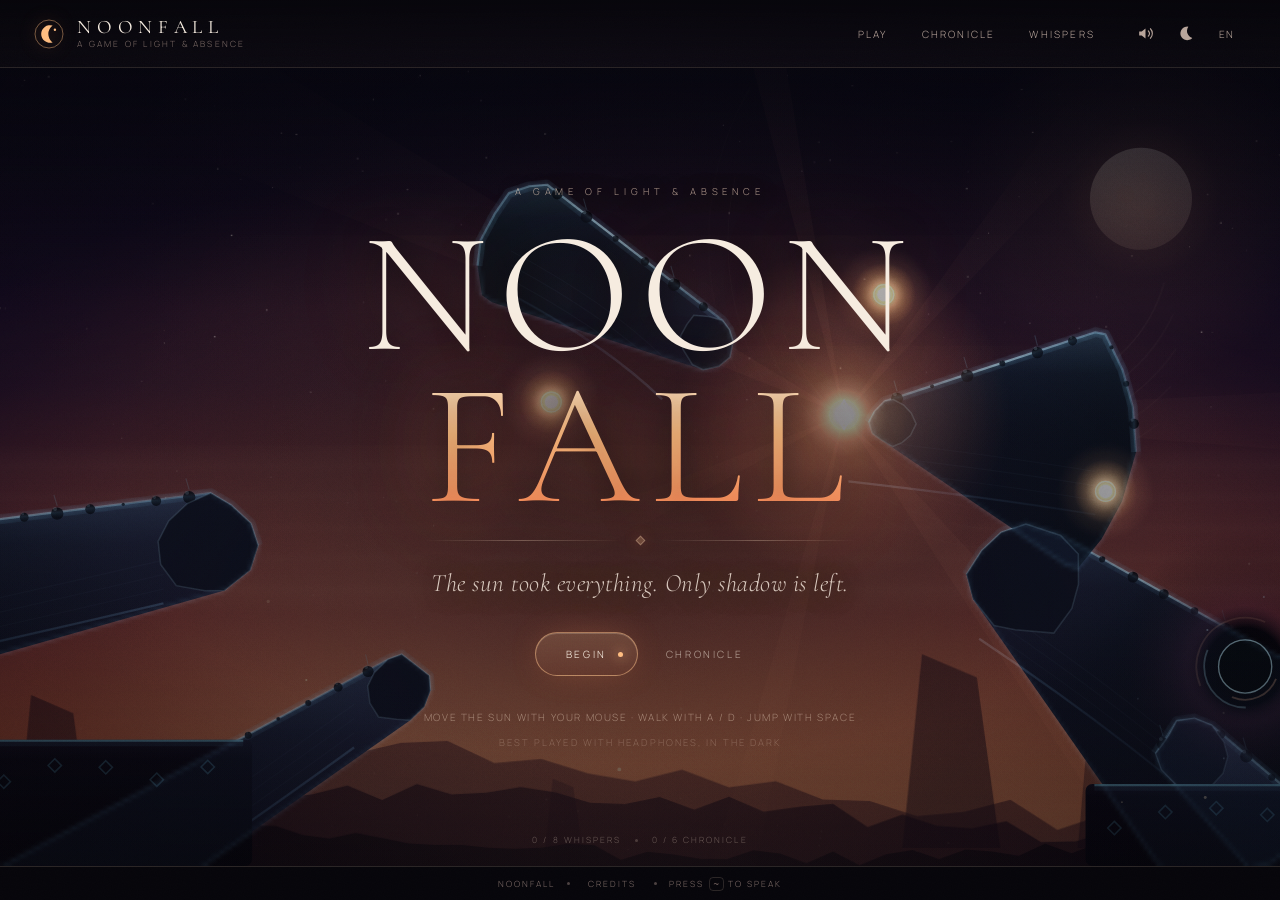
==== index.html @ dbbcd3b2 "NOONFALL - a game of light and absence" ====
<!DOCTYPE html>
<html lang="en" data-theme="dusk">
<head>
<meta charset="utf-8" />
<meta name="viewport" content="width=device-width, initial-scale=1, viewport-fit=cover, maximum-scale=1" />
<title>NOONFALL — a game of light &amp; absence</title>
<meta name="description" content="NOONFALL is a hand-built browser game about a shade-creature who moves the sun. Where light falls, the world is erased. Walk on your own shadow. Find the whispers." />
<meta name="theme-color" content="#07060c" />
<meta property="og:title" content="NOONFALL — a game of light & absence" />
<meta property="og:description" content="The sun took everything. Only shadow is left. A single-screen puzzle-platformer with a sun you can move." />
<meta property="og:type" content="website" />
<link rel="icon" href="favicon.svg" type="image/svg+xml" />
<link rel="apple-touch-icon" href="favicon.svg" />
<link rel="preconnect" href="https://fonts.googleapis.com" />
<link rel="preconnect" href="https://fonts.gstatic.com" crossorigin />
<link href="https://fonts.googleapis.com/css2?family=Cormorant+Garamond:ital,wght@0,300;0,400;0,500;1,300&family=Manrope:wght@200..700&display=swap" rel="stylesheet" />
<link rel="stylesheet" href="assets/css/style.css" />
</head>
<body>
<div id="app">

  <header id="topbar">
    <button class="brand" id="brand" aria-label="NOONFALL">
      <svg class="sigil" viewBox="0 0 40 40" aria-hidden="true">
        <circle cx="20" cy="20" r="17.5" fill="none" stroke="currentColor" stroke-width="1" opacity=".55"/>
        <path d="M24.5 9.5a11 11 0 1 0 0 21 13 13 0 0 1 0-21z" fill="currentColor"/>
        <circle cx="27.4" cy="14.6" r="1.5" fill="currentColor" class="sigil-dot"/>
      </svg>
      <span class="brand-text">
        <span class="brand-name">NOONFALL</span>
        <span class="brand-sub" data-i18n="title.kicker">a game of light &amp; absence</span>
      </span>
    </button>

    <nav class="nav" id="nav">
      <button class="navlink" data-nav="play" data-i18n="nav.play">Play</button>
      <button class="navlink" data-nav="chronicle" data-i18n="nav.chronicle">Chronicle</button>
      <button class="navlink" data-nav="whispers" data-i18n="nav.whispers">Whispers</button>
    </nav>

    <div class="tools">
      <button class="iconbtn" id="btn-sound" aria-label="sound" title="sound">
        <svg viewBox="0 0 24 24" class="ic ic-sound" aria-hidden="true"><path d="M4 9.5h3.2L12 5.6v12.8L7.2 14.5H4z" fill="currentColor"/><path d="M15.5 8.6a5 5 0 0 1 0 6.8M18.2 6a8.6 8.6 0 0 1 0 12" fill="none" stroke="currentColor" stroke-width="1.4" stroke-linecap="round"/></svg>
        <svg viewBox="0 0 24 24" class="ic ic-mute" aria-hidden="true"><path d="M4 9.5h3.2L12 5.6v12.8L7.2 14.5H4z" fill="currentColor"/><path d="M16 9l5 6M21 9l-5 6" stroke="currentColor" stroke-width="1.5" stroke-linecap="round"/></svg>
      </button>
      <button class="iconbtn" id="btn-theme" aria-label="theme" title="theme">
        <svg viewBox="0 0 24 24" class="ic ic-moon" aria-hidden="true"><path d="M15.6 3.4a8.6 8.6 0 1 0 5 14.2A9.2 9.2 0 0 1 15.6 3.4z" fill="currentColor"/></svg>
        <svg viewBox="0 0 24 24" class="ic ic-sun" aria-hidden="true"><circle cx="12" cy="12" r="4.4" fill="currentColor"/><g stroke="currentColor" stroke-width="1.4" stroke-linecap="round"><path d="M12 2.6v2.2M12 19.2v2.2M2.6 12h2.2M19.2 12h2.2M5.2 5.2l1.6 1.6M17.2 17.2l1.6 1.6M18.8 5.2l-1.6 1.6M6.8 17.2l-1.6 1.6"/></g></svg>
      </button>
      <button class="langbtn" id="btn-lang" aria-label="language"><span id="lang-label">EN</span></button>
      <button class="iconbtn menu-only" id="btn-burger" aria-label="menu">
        <svg viewBox="0 0 24 24" class="ic" aria-hidden="true"><g stroke="currentColor" stroke-width="1.5" stroke-linecap="round"><path d="M4 8h16M4 12h16M4 16h16"/></g></svg>
      </button>
    </div>
  </header>

  <main id="stage-wrap">
    <canvas id="stage" aria-label="NOONFALL game canvas"></canvas>

    <!-- HUD -->
    <div id="hud" class="hidden">
      <div class="hud-left">
        <span class="hud-index" id="hud-index">01</span>
        <span class="hud-rule"></span>
        <span class="hud-name" id="hud-name">Wake</span>
      </div>
      <div class="hud-right">
        <div class="ink-meter" id="ink-meter" title="ink">
          <span class="ink-dot"></span><span class="ink-dot"></span><span class="ink-dot"></span>
          <span class="ink-count" id="ink-count">0/3</span>
        </div>
        <button class="hudbtn" id="btn-restart" aria-label="restart">
          <svg viewBox="0 0 24 24" aria-hidden="true"><path d="M5 8a8 8 0 1 1-1 7" fill="none" stroke="currentColor" stroke-width="1.5" stroke-linecap="round"/><path d="M4 4v5h5" fill="none" stroke="currentColor" stroke-width="1.5" stroke-linecap="round"/></svg>
        </button>
        <button class="hudbtn" id="btn-pause" aria-label="pause">
          <svg viewBox="0 0 24 24" aria-hidden="true"><path d="M9 5v14M15 5v14" stroke="currentColor" stroke-width="1.8" stroke-linecap="round"/></svg>
        </button>
      </div>
      <div class="hud-hint" id="hud-hint"></div>
      <div class="hud-time" id="hud-time">00:00</div>
    </div>

    <!-- touch controls -->
    <div id="touchbar">
      <div class="tpad">
        <button class="tbtn" data-touch="left" aria-label="left">◀</button>
        <button class="tbtn" data-touch="right" aria-label="right">▶</button>
      </div>
      <div class="tsun" data-i18n="touch">drag to move the sun</div>
      <button class="tbtn tjump" data-touch="jump" aria-label="jump">▲</button>
    </div>

    <!-- TITLE -->
    <section class="screen" id="screen-title">
      <div class="title-inner">
        <p class="kicker" data-i18n="title.kicker">a game of light &amp; absence</p>
        <h1 class="title">
          <span class="title-word">NOON<span class="title-fall">FALL</span></span>
        </h1>
        <div class="title-rule"><span></span><i></i><span></span></div>
        <p class="tagline" data-i18n="title.tagline">The sun took everything. Only shadow is left.</p>
        <div class="title-actions">
          <button class="btn primary" id="btn-begin"><span data-i18n="title.play">Begin</span><i class="btn-spark"></i></button>
          <button class="linkbtn" data-nav="chronicle" data-i18n="nav.chronicle">Chronicle</button>
        </div>
        <p class="controls" data-i18n="title.hint">move the sun with your mouse · walk with A / D · jump with space</p>
        <p class="tiny" data-i18n="title.tiny">best played with headphones, in the dark</p>
      </div>
      <div class="title-foot">
        <span id="whisper-tally">0 / 8 whispers</span>
        <span class="dot"></span>
        <span id="title-progress">0 / 6 wakings</span>
      </div>
    </section>

    <!-- PAUSE -->
    <section class="screen dim" id="screen-pause">
      <div class="panel small">
        <p class="panel-kicker" data-i18n="pause.title">Paused</p>
        <h2 class="panel-title" id="pause-name">Wake</h2>
        <div class="stack">
          <button class="btn primary" id="btn-resume" data-i18n="pause.resume">Resume</button>
          <button class="btn" id="btn-relevel" data-i18n="pause.restart">Restart level</button>
          <button class="btn ghost" id="btn-tomenu" data-i18n="pause.menu">Menu</button>
        </div>
        <div class="mixrow">
          <label class="mix">
            <span data-i18n="common.music">Music</span>
            <input id="music-vol" type="range" min="0" max="1" step="0.05" value="0.5" aria-label="music volume" />
          </label>
          <button class="mixtoggle" id="btn-music" data-i18n="common.on">on</button>
        </div>
      </div>
    </section>

    <!-- WIN -->
    <section class="screen dim" id="screen-win">
      <div class="panel">
        <p class="panel-kicker" id="win-kicker">Wake</p>
        <h2 class="panel-title" data-i18n="win.title">the shade holds</h2>
        <div class="win-stats">
          <div><span class="stat-label" data-i18n="win.inkSome">ink gathered</span><b id="win-ink">2/3</b></div>
          <div><span class="stat-label" data-i18n="chronicle.time">time</span><b id="win-time">00:42</b></div>
          <div><span class="stat-label" data-i18n="chronicle.deaths">falls</span><b id="win-deaths">0</b></div>
        </div>
        <p class="win-whisper" id="win-whisper"></p>
        <div class="row">
          <button class="btn primary" id="btn-next" data-i18n="win.next">Next waking</button>
          <button class="btn" id="btn-again" data-i18n="win.again">Again</button>
        </div>
      </div>
    </section>

    <!-- END -->
    <section class="screen dim" id="screen-end">
      <div class="panel wide endpanel">
        <p class="panel-kicker">NOONFALL</p>
        <h2 class="panel-title big" data-i18n="end.title">The world remembers colour.</h2>
        <p class="endbody" data-i18n="end.body"></p>
        <div class="row">
          <button class="btn primary" id="btn-endagain" data-i18n="end.again">Wake again</button>
          <button class="btn" id="btn-endwhisper" data-i18n="end.whispers">Read the whispers</button>
        </div>
      </div>
    </section>

    <!-- CHRONICLE -->
    <section class="modal" id="modal-chronicle">
      <div class="modal-head">
        <div>
          <p class="panel-kicker" data-i18n="chronicle.title">Chronicle</p>
          <p class="modal-sub" data-i18n="chronicle.sub">Six wakings.</p>
        </div>
        <button class="closebtn" data-close="chronicle" aria-label="close">×</button>
      </div>
      <div class="chronicle-grid" id="chronicle-grid"></div>
    </section>

    <!-- WHISPERS -->
    <section class="modal" id="modal-whispers">
      <div class="modal-head">
        <div>
          <p class="panel-kicker" data-i18n="whispers.title">Whispers</p>
          <p class="modal-sub" data-i18n="whispers.sub">Things the world told you.</p>
        </div>
        <button class="closebtn" data-close="whispers" aria-label="close">×</button>
      </div>
      <div class="whisper-list" id="whisper-list"></div>
    </section>

    <!-- CREDITS -->
    <section class="modal" id="modal-credits">
      <div class="modal-head">
        <div>
          <p class="panel-kicker" data-i18n="credits.title">Credits</p>
          <p class="modal-sub" data-i18n="credits.role">one person, one canvas, no assets</p>
        </div>
        <button class="closebtn" data-close="credits" aria-label="close">×</button>
      </div>
      <div class="credits-body">
        <p class="credit-line"><span data-i18n="credits.madeBy">made by</span> <button class="author" id="author-sigil">Ajeet Kushwaha</button></p>
        <p class="credit-small" data-i18n="credits.tech">hand-written canvas engine · procedural audio · zero dependencies</p>
        <p class="credit-secret" data-i18n="credits.secret">everything you hear is arithmetic</p>
        <div class="credit-grid">
          <div><span data-i18n="credits.fWorld">world</span><b data-i18n="credits.vWorld">one screen · eight doors</b></div>
          <div><span data-i18n="credits.fEngine">engine</span><b data-i18n="credits.vEngine">canvas 2d, written by hand</b></div>
          <div><span data-i18n="credits.fSound">sound</span><b data-i18n="credits.vSound">oscillators, noise, arithmetic</b></div>
          <div><span data-i18n="credits.fAssets">assets</span><b data-i18n="credits.vAssets">none — only code</b></div>
        </div>
        <p class="credit-dedication" data-i18n="credits.dedication">for anyone who ever felt safer in the shade</p>
        <div class="credit-extra" id="credit-extra"></div>
      </div>
    </section>

    <div id="toasts"></div>

    <!-- hidden console -->
    <div id="console" class="hidden">
      <span class="c-prompt">&gt;</span>
      <input id="console-in" autocomplete="off" spellcheck="false" aria-label="console" />
      <span class="c-hint" data-i18n="consoleHint">help</span>
    </div>

    <div id="curtain"></div>
  </main>

  <footer id="footbar">
    <span class="foot-item">NOONFALL</span>
    <span class="foot-dot"></span>
    <button class="foot-link" data-nav="credits" data-i18n="nav.credits">Credits</button>
    <span class="foot-dot"></span>
    <span class="foot-item" id="foot-hint">press <kbd>~</kbd> to speak</span>
  </footer>

</div>

<script src="assets/js/util.js"></script>
<script src="assets/js/audio.js"></script>
<script src="assets/js/levels.js"></script>
<script src="assets/js/i18n.js"></script>
<script src="assets/js/engine.js"></script>
<script src="assets/js/ui.js"></script>
<script src="assets/js/main.js"></script>
</body>
</html>
---- assets/css/style.css ----
/* ==========================================================================
   NOONFALL
   ========================================================================== */

:root{
  --ease: cubic-bezier(.22,.61,.36,1);
  --font-display: "Cormorant Garamond", "Iowan Old Style", Palatino, Georgia, serif;
  --font-ui: "Manrope", ui-sans-serif, system-ui, -apple-system, "Segoe UI", sans-serif;
}
:root[data-theme="dusk"]{
  --bg:#07060c;
  --bg2:#100b16;
  --ink:#f6ece0;
  --muted:#b7a49a;
  --faint:#7c6b66;
  --accent:#ffbd80;
  --accent2:#ff8a58;
  --cool:#93e7ff;
  --line:rgba(255,226,200,.14);
  --line-strong:rgba(255,226,200,.28);
  --panel:rgba(15,11,20,.78);
  --panel-solid:#100c16;
  --glow:rgba(255,150,90,.30);
  --shadow:rgba(0,0,0,.75);
  --canvas-bg:#120a14;
}
:root[data-theme="moon"]{
  --bg:#03060d;
  --bg2:#061020;
  --ink:#eaf5ff;
  --muted:#9db2c4;
  --faint:#63788a;
  --accent:#c9f2ff;
  --accent2:#6fd2ea;
  --cool:#a6f3ff;
  --line:rgba(190,230,255,.14);
  --line-strong:rgba(190,230,255,.30);
  --panel:rgba(8,14,25,.78);
  --panel-solid:#081020;
  --glow:rgba(90,200,230,.28);
  --shadow:rgba(0,0,0,.8);
  --canvas-bg:#06101c;
}

*,*::before,*::after{ box-sizing:border-box; }
html,body{ height:100%; }
html{ background:var(--bg); }
body{
  margin:0;
  overflow:hidden;
  background:
    radial-gradient(120% 90% at 50% 0%, var(--bg2), var(--bg) 62%),
    var(--bg);
  color:var(--ink);
  font-family:var(--font-ui);
  font-weight:300;
  -webkit-font-smoothing:antialiased;
  text-rendering:optimizeLegibility;
  transition:background-color .8s var(--ease), color .5s var(--ease);
}
button{ font:inherit; color:inherit; background:none; border:0; cursor:pointer; }
button:focus-visible, input:focus-visible{ outline:1px solid var(--accent); outline-offset:3px; }
::selection{ background:rgba(255,180,120,.25); }

#app{
  position:relative;
  display:flex;
  flex-direction:column;
  height:100dvh;
  min-height:0;
  isolation:isolate;
}
#app::after{ /* film grain */
  content:"";
  position:absolute; inset:0;
  pointer-events:none;
  z-index:60;
  opacity:.05;
  mix-blend-mode:overlay;
  background-image:url("data:image/svg+xml,%3Csvg xmlns='http://www.w3.org/2000/svg' width='140' height='140'%3E%3Cfilter id='n'%3E%3CfeTurbulence type='fractalNoise' baseFrequency='.85' numOctaves='3' stitchTiles='stitch'/%3E%3C/filter%3E%3Crect width='140' height='140' filter='url(%23n)' opacity='.8'/%3E%3C/svg%3E");
}

/* ---------------------------------------------------------------- topbar */
#topbar{
  position:relative;
  z-index:30;
  display:flex;
  align-items:center;
  gap:18px;
  height:68px;
  padding:0 clamp(14px,2.6vw,38px);
  border-bottom:1px solid var(--line);
  background:linear-gradient(180deg, rgba(6,5,10,.9), rgba(6,5,10,.35));
  backdrop-filter:blur(6px);
  flex:0 0 auto;
}
.brand{
  display:flex; align-items:center; gap:12px;
  padding:4px 6px 4px 0;
  color:var(--ink);
  text-align:left;
}
.sigil{ width:32px; height:32px; color:var(--accent); filter:drop-shadow(0 0 10px var(--glow)); transition:transform .9s var(--ease); }
.brand:hover .sigil{ transform:rotate(-16deg); }
.sigil-dot{ animation:twinkle 4.5s ease-in-out infinite; transform-origin:center; }
@keyframes twinkle{ 0%,100%{opacity:.4} 50%{opacity:1} }
.brand-text{ display:flex; flex-direction:column; gap:2px; }
.brand-name{
  font-family:var(--font-display);
  font-size:19px; letter-spacing:.30em; font-weight:400; line-height:1;
}
.brand-sub{
  font-size:8.5px; letter-spacing:.26em; text-transform:uppercase;
  color:var(--faint); white-space:nowrap;
}
.nav{ display:flex; gap:6px; margin-left:auto; }
.navlink{
  position:relative;
  padding:9px 14px;
  font-size:10px; letter-spacing:.22em; text-transform:uppercase;
  color:var(--muted);
  transition:color .35s var(--ease);
}
.navlink::after{
  content:""; position:absolute; left:14px; right:14px; bottom:4px; height:1px;
  background:var(--accent); transform:scaleX(0); transform-origin:left;
  transition:transform .45s var(--ease);
  opacity:.8;
}
.navlink:hover{ color:var(--ink); }
.navlink:hover::after{ transform:scaleX(1); }
.navlink.is-active{ color:var(--accent); }
.navlink.is-active::after{ transform:scaleX(1); opacity:.45; }

.tools{ display:flex; align-items:center; gap:2px; }
.iconbtn,.langbtn{
  display:grid; place-items:center;
  width:38px; height:38px; border-radius:999px;
  color:var(--muted);
  transition:color .3s var(--ease), background .3s var(--ease), transform .3s var(--ease);
}
.iconbtn:hover,.langbtn:hover{ color:var(--ink); background:rgba(255,255,255,.05); }
.iconbtn:active{ transform:scale(.94); }
.ic{ width:19px; height:19px; }
.ic-mute{ display:none; }
.muted .ic-sound{ display:none; }
.muted .ic-mute{ display:block; }
.ic-sun{ display:none; }
[data-theme="moon"] .ic-sun{ display:none; }
[data-theme="moon"] .ic-moon{ display:none; }
[data-theme="dusk"] .ic-sun{ display:none; }
[data-theme="dusk"] .ic-moon{ display:block; }
[data-theme="moon"] .ic-sun{ display:block; }
.langbtn{ width:auto; padding:0 11px; font-size:10px; letter-spacing:.14em; border:1px solid transparent; }
.langbtn:hover{ border-color:var(--line); }
.menu-only{ display:none; }

/* ---------------------------------------------------------------- stage */
#stage-wrap{
  position:relative;
  flex:1 1 auto;
  min-height:0;
  overflow:hidden;
  background:var(--canvas-bg);
}
#stage{
  position:absolute; inset:0;
  width:100%; height:100%;
  display:block;
  cursor:none;
  touch-action:none;
}
body.ui-mode #stage{ cursor:default; }

/* ---------------------------------------------------------------- HUD */
#hud{
  position:absolute; inset:0;
  pointer-events:none;
  z-index:12;
  transition:opacity .5s var(--ease);
  font-family:var(--font-ui);
}
#hud.hidden{ opacity:0; }
.hud-left{
  position:absolute; top:20px; left:24px;
  display:flex; align-items:center; gap:12px;
  text-shadow:0 2px 18px rgba(0,0,0,.8);
}
.hud-index{
  font-size:10px; letter-spacing:.24em; color:var(--accent);
  border:1px solid var(--line-strong); border-radius:999px; padding:5px 9px;
  background:rgba(5,4,10,.35); backdrop-filter:blur(4px);
}
.hud-rule{ width:26px; height:1px; background:var(--line-strong); }
.hud-name{
  font-family:var(--font-display); font-size:20px; letter-spacing:.12em;
  color:var(--ink);
}
.hud-right{
  position:absolute; top:18px; right:20px;
  display:flex; align-items:center; gap:10px;
  pointer-events:auto;
}
.ink-meter{
  display:flex; align-items:center; gap:6px;
  padding:7px 12px; border-radius:999px;
  border:1px solid var(--line);
  background:rgba(6,5,10,.42); backdrop-filter:blur(6px);
}
.ink-dot{
  width:7px; height:7px; border-radius:50%;
  border:1px solid rgba(255,220,180,.55);
  transition:all .45s var(--ease);
}
.ink-dot.on{
  background:var(--accent);
  box-shadow:0 0 12px rgba(255,180,110,.9), 0 0 3px #fff inset;
  border-color:transparent;
  transform:scale(1.15);
}
.ink-count{ font-size:9.5px; letter-spacing:.16em; color:var(--muted); margin-left:4px; }
.hudbtn{
  display:grid; place-items:center;
  width:36px; height:36px; border-radius:999px;
  border:1px solid var(--line);
  background:rgba(6,5,10,.42); backdrop-filter:blur(6px);
  color:var(--muted);
  transition:color .3s, border-color .3s, transform .2s;
}
.hudbtn svg{ width:16px; height:16px; }
.hudbtn:hover{ color:var(--ink); border-color:var(--line-strong); }
.hudbtn:active{ transform:scale(.93); }
.hud-hint{
  position:absolute; left:50%; bottom:30px; transform:translateX(-50%) translateY(6px);
  max-width:min(620px,86vw);
  text-align:center;
  font-size:12.5px; line-height:1.7; letter-spacing:.02em;
  color:rgba(250,236,222,.86);
  text-shadow:0 2px 22px rgba(0,0,0,.9), 0 0 40px rgba(0,0,0,.7);
  opacity:0; transition:opacity 1.2s var(--ease), transform 1.2s var(--ease);
}
.hud-hint.show{ opacity:1; transform:translateX(-50%) translateY(0); }
.hud-time{
  position:absolute; left:26px; bottom:22px;
  font-size:9.5px; letter-spacing:.22em; color:rgba(255,235,215,.4);
  font-variant-numeric:tabular-nums;
}

/* ---------------------------------------------------------------- touch */
#touchbar{ display:none; }
body.is-touch:not(.playing) #touchbar{ display:none; }
body.is-touch #touchbar{
  position:absolute; left:0; right:0; bottom:0;
  z-index:14;
  display:flex; align-items:flex-end; justify-content:space-between;
  padding:0 16px calc(14px + env(safe-area-inset-bottom));
  pointer-events:none;
}
.tpad{ display:flex; gap:10px; pointer-events:auto; }
.tbtn{
  width:58px; height:58px; border-radius:50%;
  border:1px solid var(--line-strong);
  background:rgba(8,6,14,.5);
  backdrop-filter:blur(10px);
  color:var(--ink);
  font-size:15px;
  display:grid; place-items:center;
  user-select:none; -webkit-user-select:none; touch-action:none;
  transition:transform .12s, background .2s;
}
.tbtn:active{ transform:scale(.93); background:rgba(255,180,120,.18); }
.tjump{ width:70px; height:70px; pointer-events:auto; }
.tsun{
  position:absolute; left:50%; bottom:26px; transform:translateX(-50%);
  font-size:9px; letter-spacing:.2em; text-transform:uppercase;
  color:rgba(255,235,215,.4); white-space:nowrap;
}

/* ---------------------------------------------------------------- screens */
.screen{
  position:absolute; inset:0;
  z-index:18;
  display:grid; place-items:center;
  padding:24px;
  opacity:1;
  transition:opacity .8s var(--ease), visibility .8s;
}
.screen.hidden{ opacity:0; visibility:hidden; pointer-events:none; }
.screen.dim{ background:radial-gradient(ellipse at 50% 50%, rgba(5,4,10,.55), rgba(5,4,10,.88)); backdrop-filter:blur(6px); }
.screen#screen-title{
  background:
    radial-gradient(ellipse 60% 50% at 50% 52%, rgba(6,5,12,.62), rgba(6,5,12,.18) 70%),
    linear-gradient(180deg, rgba(6,5,12,.55) 0%, rgba(6,5,12,0) 30%, rgba(6,5,12,.55) 100%);
}
.title-inner{
  display:flex; flex-direction:column; align-items:center;
  text-align:center;
  max-width:840px;
  animation:riseIn 1.4s var(--ease) both;
}
@keyframes riseIn{ from{ opacity:0; transform:translateY(18px);} to{ opacity:1; transform:none;} }
.kicker{
  margin:0 0 26px;
  font-size:9.5px; letter-spacing:.52em; text-transform:uppercase;
  color:rgba(255,225,200,.66);
  text-shadow:0 2px 20px rgba(0,0,0,.8);
}
.title{ margin:0; font-weight:300; line-height:.82; }
.title-word{
  display:block;
  font-family:var(--font-display);
  font-size:clamp(64px,13.5vw,196px);
  letter-spacing:.06em;
  color:var(--ink);
  text-shadow:0 0 90px rgba(255,150,90,.28), 0 0 30px rgba(0,0,0,.5);
}
.title-fall{
  display:inline-block;
  background:linear-gradient(180deg, #ffe6c6 0%, var(--accent) 42%, var(--accent2) 100%);
  -webkit-background-clip:text; background-clip:text; color:transparent;
  transform:translateY(.055em);
  filter:drop-shadow(0 0 40px rgba(255,140,80,.35));
}
.title-rule{
  display:flex; align-items:center; gap:16px;
  width:min(430px,72vw); margin:30px 0 24px;
  color:var(--accent);
}
.title-rule span{ flex:1; height:1px; background:linear-gradient(90deg, transparent, var(--line-strong), transparent); }
.title-rule i{ width:7px; height:7px; transform:rotate(45deg); border:1px solid var(--line-strong); background:rgba(255,190,130,.25); box-shadow:0 0 14px var(--glow); }
.tagline{
  margin:0 0 34px;
  font-family:var(--font-display);
  font-style:italic;
  font-size:clamp(17px,2.2vw,25px);
  letter-spacing:.02em;
  color:rgba(248,236,224,.82);
  text-shadow:0 2px 24px rgba(0,0,0,.8);
}
.title-actions{ display:flex; align-items:center; gap:26px; flex-wrap:wrap; justify-content:center; }
.controls{
  margin:34px 0 0; font-size:10px; letter-spacing:.16em;
  text-transform:uppercase; color:rgba(255,235,215,.42);
}
.tiny{ margin:12px 0 0; font-size:9.5px; letter-spacing:.22em; text-transform:uppercase; color:rgba(255,235,215,.24); }
.title-foot{
  position:absolute; left:0; right:0; bottom:20px;
  display:flex; align-items:center; justify-content:center; gap:14px;
  font-size:8.5px; letter-spacing:.24em; text-transform:uppercase;
  color:rgba(255,235,215,.32);
}
.title-foot .dot, .foot-dot{ width:3px; height:3px; border-radius:50%; background:currentColor; opacity:.6; }

/* buttons */
.btn{
  position:relative;
  padding:14px 30px;
  border-radius:999px;
  border:1px solid var(--line-strong);
  background:rgba(255,255,255,.02);
  color:var(--ink);
  font-size:10px; letter-spacing:.26em; text-transform:uppercase;
  overflow:hidden;
  transition:transform .3s var(--ease), border-color .3s, background .3s, box-shadow .4s, color .3s;
}
.btn:hover{ transform:translateY(-2px); border-color:rgba(255,200,150,.55); background:rgba(255,190,130,.06); }
.btn:active{ transform:translateY(0) scale(.985); }
.btn.primary{
  border-color:rgba(255,196,140,.5);
  background:linear-gradient(180deg, rgba(255,200,150,.18), rgba(255,140,90,.07));
  box-shadow:0 0 34px -8px var(--glow), inset 0 1px 0 rgba(255,240,220,.18);
  color:#fff6ea;
}
.btn.primary::after{
  content:""; position:absolute; inset:0;
  background:linear-gradient(100deg, transparent 30%, rgba(255,255,255,.22) 48%, transparent 62%);
  transform:translateX(-130%);
  transition:transform .9s var(--ease);
}
.btn.primary:hover::after{ transform:translateX(130%); }
.btn.ghost{ border-color:transparent; color:var(--muted); }
.btn.ghost:hover{ color:var(--ink); border-color:var(--line); background:rgba(255,255,255,.03); }
.btn-spark{
  position:absolute; right:14px; top:50%; width:5px; height:5px; margin-top:-2.5px;
  border-radius:50%; background:var(--accent);
  box-shadow:0 0 12px var(--accent);
  animation:spark 3.2s ease-in-out infinite;
}
@keyframes spark{ 0%,100%{opacity:.25; transform:scale(.7)} 50%{opacity:1; transform:scale(1.15)} }
.linkbtn{
  font-size:10px; letter-spacing:.26em; text-transform:uppercase;
  color:var(--muted); padding:8px 2px;
  border-bottom:1px solid transparent;
  transition:color .3s, border-color .3s;
}
.linkbtn:hover{ color:var(--accent); border-color:var(--line-strong); }

/* panels */
.panel{
  position:relative;
  width:min(520px,92vw);
  padding:clamp(28px,4vw,44px);
  border-radius:20px;
  border:1px solid var(--line);
  background:linear-gradient(180deg, rgba(255,255,255,.045), rgba(255,255,255,0) 26%), var(--panel);
  backdrop-filter:blur(26px) saturate(1.15);
  box-shadow:0 40px 120px -30px var(--shadow), inset 0 1px 0 rgba(255,245,230,.08);
  text-align:center;
  animation:panelIn .7s var(--ease) both;
}
@keyframes panelIn{ from{opacity:0; transform:translateY(14px) scale(.985)} to{opacity:1; transform:none} }
.panel.small{ width:min(380px,92vw); }
.panel.wide{ width:min(680px,94vw); }
.panel-kicker{
  margin:0 0 12px;
  font-size:9px; letter-spacing:.42em; text-transform:uppercase;
  color:var(--faint);
}
.panel-title{
  margin:0 0 26px;
  font-family:var(--font-display); font-weight:300;
  font-size:clamp(28px,4.4vw,40px);
  letter-spacing:.02em;
  color:var(--ink);
}
.panel-title.big{ font-size:clamp(30px,4.6vw,48px); line-height:1.1; }
.stack{ display:flex; flex-direction:column; gap:10px; align-items:stretch; }
.row{ display:flex; gap:12px; justify-content:center; flex-wrap:wrap; }
.win-stats{
  display:grid; grid-template-columns:repeat(3,1fr);
  margin:0 0 22px; padding:18px 0;
  border-top:1px solid var(--line); border-bottom:1px solid var(--line);
}
.win-stats > div{ display:flex; flex-direction:column; gap:7px; border-right:1px solid var(--line); }
.win-stats > div:last-child{ border-right:0; }
.stat-label{ font-size:8.5px; letter-spacing:.22em; text-transform:uppercase; color:var(--faint); }
.win-stats b{ font-family:var(--font-display); font-weight:400; font-size:22px; color:var(--accent); }
.win-whisper{
  min-height:0; margin:0 0 20px;
  font-family:var(--font-display); font-style:italic; font-size:16px; line-height:1.6;
  color:var(--accent);
}
.endbody{
  margin:0 0 30px; font-family:var(--font-display);
  font-size:clamp(16px,2vw,20px); line-height:1.75; color:rgba(246,236,224,.78);
}
.mixrow{
  display:flex; align-items:center; gap:14px;
  margin-top:26px; padding-top:18px;
  border-top:1px solid var(--line);
}
.mix{ display:flex; align-items:center; gap:10px; flex:1; }
.mix span{ font-size:8.5px; letter-spacing:.22em; text-transform:uppercase; color:var(--faint); white-space:nowrap; }
input[type="range"]{
  -webkit-appearance:none; appearance:none;
  flex:1; height:2px; border-radius:2px;
  background:linear-gradient(90deg, var(--accent), rgba(255,255,255,.12));
  outline:none; cursor:pointer;
}
input[type="range"]::-webkit-slider-thumb{
  -webkit-appearance:none; width:12px; height:12px; border-radius:50%;
  background:var(--ink); border:1px solid rgba(255,190,130,.6);
  box-shadow:0 0 14px var(--glow);
}
input[type="range"]::-moz-range-thumb{
  width:12px; height:12px; border-radius:50%; border:0;
  background:var(--ink); box-shadow:0 0 14px var(--glow);
}
.mixtoggle{
  padding:6px 12px; border-radius:999px;
  border:1px solid var(--line); color:var(--muted);
  font-size:8.5px; letter-spacing:.2em; text-transform:uppercase;
  transition:all .3s var(--ease);
}
.mixtoggle:hover{ color:var(--ink); border-color:var(--line-strong); }
.mixtoggle.off{ opacity:.45; }

/* ---------------------------------------------------------------- modals */.modal{
  position:absolute; inset:0;
  z-index:40;
  display:block;
  padding:clamp(20px,4vw,54px);
  padding-top:clamp(60px,9vh,110px);
  overflow-y:auto;
  background:rgba(4,3,8,.72);
  backdrop-filter:blur(18px) saturate(1.1);
  opacity:0; visibility:hidden;
  transition:opacity .5s var(--ease), visibility .5s;
}
.modal.open{ opacity:1; visibility:visible; }
.modal::-webkit-scrollbar{ width:8px; }
.modal::-webkit-scrollbar-thumb{ background:var(--line-strong); border-radius:99px; }
.modal-head{
  display:flex; align-items:flex-start; justify-content:space-between;
  gap:20px;
  max-width:1080px; margin:0 auto 30px;
  animation:panelIn .7s var(--ease) both;
}
.modal-sub{ margin:6px 0 0; font-family:var(--font-display); font-style:italic; font-size:16px; color:var(--muted); }
.closebtn{
  width:42px; height:42px; border-radius:50%;
  border:1px solid var(--line);
  font-size:22px; line-height:1; color:var(--muted);
  display:grid; place-items:center;
  transition:all .3s var(--ease);
}
.closebtn:hover{ color:var(--ink); transform:rotate(90deg); border-color:var(--line-strong); }

.chronicle-grid{
  display:grid; gap:14px;
  grid-template-columns:repeat(auto-fill,minmax(238px,1fr));
  max-width:1080px; margin:0 auto;
}
.lvlcard{
  position:relative;
  display:flex; flex-direction:column;
  min-height:186px;
  padding:18px;
  border-radius:16px;
  border:1px solid var(--line);
  background:linear-gradient(165deg, rgba(255,255,255,.04), rgba(255,255,255,0) 40%), var(--panel-solid);
  text-align:left;
  overflow:hidden;
  transition:transform .45s var(--ease), border-color .35s, box-shadow .45s;
  animation:panelIn .6s var(--ease) both;
}
.lvlcard::before{
  content:""; position:absolute; inset:0;
  background:radial-gradient(120% 80% at 20% 0%, var(--cardglow, rgba(255,170,110,.18)), transparent 60%);
  opacity:.9; pointer-events:none;
}
.lvlcard:hover{ transform:translateY(-4px); border-color:var(--line-strong); box-shadow:0 24px 60px -30px rgba(0,0,0,.9); }
.lvlcard.locked{ filter:grayscale(.7); opacity:.55; }
.lvlcard.secret{ border-style:dashed; }
.lvl-top{ display:flex; align-items:center; justify-content:space-between; position:relative; }
.lvl-num{ font-size:9px; letter-spacing:.24em; color:var(--accent); }
.lvl-glyph{ width:22px; height:22px; color:var(--accent); opacity:.7; }
.lvl-name{
  position:relative;
  margin:16px 0 8px;
  font-family:var(--font-display); font-weight:400;
  font-size:26px; line-height:1.1; letter-spacing:.01em;
}
.lvl-tag{
  position:relative;
  margin:0 0 18px;
  font-size:11px; line-height:1.65; color:var(--muted);
  flex:1;
}
.lvl-foot{
  position:relative; display:flex; align-items:center; justify-content:space-between;
  gap:10px; font-size:9px; letter-spacing:.16em; text-transform:uppercase; color:var(--faint);
}
.lvl-enter{
  padding:7px 14px; border-radius:999px;
  border:1px solid var(--line-strong);
  color:var(--ink); font-size:8.5px; letter-spacing:.2em; text-transform:uppercase;
  transition:all .3s var(--ease);
}
.lvlcard:hover .lvl-enter{ background:rgba(255,180,120,.12); border-color:rgba(255,200,150,.5); }

.whisper-list{ display:flex; flex-direction:column; gap:10px; max-width:820px; margin:0 auto; }
.whisper{
  display:grid; grid-template-columns:44px 1fr auto; gap:16px; align-items:center;
  padding:16px 20px;
  border-radius:14px;
  border:1px solid var(--line);
  background:var(--panel);
  animation:panelIn .5s var(--ease) both;
}
.whisper.locked{ opacity:.5; }
.whisper-mark{
  width:26px; height:26px; transform:rotate(45deg);
  border:1px solid var(--line-strong);
  display:grid; place-items:center;
}
.whisper.found .whisper-mark{ border-color:rgba(255,190,130,.65); background:rgba(255,180,120,.14); box-shadow:0 0 18px -2px var(--glow); }
.whisper-mark span{ transform:rotate(-45deg); font-size:9px; color:var(--accent); letter-spacing:0; }
.whisper-text{ font-family:var(--font-display); font-size:16.5px; line-height:1.55; color:var(--ink); }
.whisper.locked .whisper-text{ font-style:italic; color:var(--muted); }
.whisper-tag{ font-size:8.5px; letter-spacing:.2em; text-transform:uppercase; color:var(--faint); }

.credits-body{ max-width:640px; margin:0 auto; text-align:center; }
.credit-line{ font-family:var(--font-display); font-size:26px; margin:20px 0 10px; }
.author{
  font-family:var(--font-display); font-size:26px; color:var(--accent);
  border-bottom:1px solid var(--line-strong); padding-bottom:2px;
  transition:color .3s, border-color .3s;
}
.author:hover{ color:#fff; border-color:var(--accent); }
.credit-small{ font-size:10.5px; letter-spacing:.16em; text-transform:uppercase; color:var(--faint); line-height:2; }
.credit-secret{
  margin-top:26px;
  font-family:var(--font-display); font-style:italic; font-size:15px; color:var(--muted);
}
.credit-extra{ margin-top:22px; font-size:11px; letter-spacing:.18em; text-transform:uppercase; color:var(--accent); min-height:18px; }
.credit-grid{
  margin:26px auto 0; max-width:560px;
  display:grid; grid-template-columns:1fr 1fr; gap:1px;
  background:var(--line); border:1px solid var(--line);
}
.credit-grid > div{
  display:flex; flex-direction:column; gap:6px;
  padding:14px 16px; background:var(--panel-solid); text-align:left;
}
.credit-grid span{ font-size:8px; letter-spacing:.28em; text-transform:uppercase; color:var(--faint); }
.credit-grid b{ font-family:var(--font-display); font-weight:400; font-size:14px; color:var(--ink); }
.credit-dedication{
  margin:24px 0 0; font-family:var(--font-display); font-style:italic;
  font-size:14.5px; color:var(--muted);
}

/* toasts */
#toasts{
  position:absolute; left:50%; top:18px; transform:translateX(-50%);
  z-index:50;
  display:flex; flex-direction:column; gap:8px; align-items:center;
  pointer-events:none;
  width:max-content; max-width:90vw;
}
.toast{
  display:flex; align-items:center; gap:10px;
  padding:10px 18px;
  border-radius:999px;
  border:1px solid var(--line-strong);
  background:rgba(10,8,16,.82);
  backdrop-filter:blur(14px);
  font-size:10px; letter-spacing:.18em; text-transform:uppercase;
  color:var(--ink);
  box-shadow:0 18px 50px -20px rgba(0,0,0,.9);
  animation:toastIn .6s var(--ease) both, toastOut .6s var(--ease) 3.4s both;
}
.toast i{ width:5px; height:5px; border-radius:50%; background:var(--accent); box-shadow:0 0 12px var(--accent); flex:0 0 auto; }
.toast small{ color:var(--faint); letter-spacing:.1em; text-transform:none; font-size:10px; }
@keyframes toastIn{ from{opacity:0; transform:translateY(-10px) scale(.97)} to{opacity:1; transform:none} }
@keyframes toastOut{ to{opacity:0; transform:translateY(-8px)} }

/* console */
#console{
  position:absolute; left:50%; bottom:26px; transform:translateX(-50%);
  z-index:52;
  display:flex; align-items:center; gap:10px;
  width:min(520px,88vw);
  padding:12px 16px;
  border-radius:12px;
  border:1px solid var(--line-strong);
  background:rgba(6,5,12,.92);
  backdrop-filter:blur(18px);
  box-shadow:0 30px 80px -20px rgba(0,0,0,.9);
  font-family:ui-monospace, "SF Mono", Menlo, monospace;
  font-size:12px;
  transition:opacity .3s, transform .3s;
}
#console.hidden{ opacity:0; pointer-events:none; transform:translateX(-50%) translateY(8px); }
.c-prompt{ color:var(--accent); }
#console-in{
  flex:1; background:none; border:0; outline:none;
  color:var(--ink); font:inherit; caret-color:var(--accent);
}
.c-hint{ color:var(--faint); font-size:9px; letter-spacing:.06em; white-space:nowrap; }

/* curtain */
#curtain{
  position:absolute; inset:0; z-index:45;
  background:#05040a;
  opacity:0; pointer-events:none;
  transition:opacity .55s var(--ease);
}
#curtain.show{ opacity:1; pointer-events:none; }

/* footer */
#footbar{
  position:relative; z-index:30;
  display:flex; align-items:center; justify-content:center; gap:12px;
  height:34px; flex:0 0 auto;
  border-top:1px solid var(--line);
  font-size:8.5px; letter-spacing:.24em; text-transform:uppercase;
  color:var(--faint);
  background:rgba(5,4,9,.6);
}
.foot-link{ font:inherit; letter-spacing:inherit; text-transform:inherit; color:var(--faint); transition:color .3s; }
.foot-link:hover{ color:var(--accent); }
#footbar kbd{
  font-family:ui-monospace, monospace; font-size:9px;
  border:1px solid var(--line); border-radius:4px; padding:1px 4px;
  letter-spacing:0;
}

/* ---------------------------------------------------------------- responsive */
/* Devanagari needs tighter tracking than the Latin small caps */
[lang="hi"] .kicker,
[lang="hi"] .brand-sub,
[lang="hi"] .navlink,
[lang="hi"] .panel-kicker,
[lang="hi"] .hud-index,
[lang="hi"] .hud-name,
[lang="hi"] .controls,
[lang="hi"] .tiny,
[lang="hi"] .foot-item,
[lang="hi"] .foot-link,
[lang="hi"] .modal-sub,
[lang="hi"] .lvl-num,
[lang="hi"] .lvl-tag,
[lang="hi"] .whisper-tag,
[lang="hi"] .credit-grid span{ letter-spacing:.1em; }

@media (max-width:820px){
  #topbar{ height:58px; gap:8px; padding:0 12px; }
  .brand-sub{ display:none; }
  .brand-name{ font-size:16px; letter-spacing:.24em; }
  .sigil{ width:26px; height:26px; }
  .nav{
    position:absolute; top:58px; right:12px;
    flex-direction:column; gap:2px;
    padding:8px;
    border-radius:14px;
    border:1px solid var(--line);
    background:rgba(8,6,14,.95);
    backdrop-filter:blur(18px);
    box-shadow:0 24px 60px -20px rgba(0,0,0,.9);
    opacity:0; visibility:hidden; transform:translateY(-6px);
    transition:all .3s var(--ease);
    z-index:35;
  }
  .nav.open{ opacity:1; visibility:visible; transform:none; }
  .navlink{ text-align:left; }
  .navlink::after{ display:none; }
  .menu-only{ display:grid; }
  .title-inner{ max-width:100%; }
  .controls{ font-size:9px; letter-spacing:.1em; max-width:300px; line-height:1.9; }
  .hud-name{ font-size:16px; }
  .hud-left{ top:12px; left:14px; gap:8px; }
  .hud-right{ top:10px; right:12px; gap:6px; }
  .hud-rule{ width:14px; }
  .ink-meter{ padding:6px 9px; }
  .hud-hint{ bottom:96px; font-size:11.5px; }
  .hud-time{ display:none; }
  #footbar{ height:28px; font-size:7.5px; }
  .win-stats{ padding:14px 0; }
  .whisper{ grid-template-columns:32px 1fr; gap:12px; padding:14px; }
  .whisper-tag{ display:none; }
  .modal{ padding-top:70px; }
}
@media (max-height:560px){
  .controls, .tiny{ display:none; }
  .title-rule{ margin:16px 0 14px; }
  .tagline{ margin-bottom:20px; }
}
@media (prefers-reduced-motion:reduce){
  *,*::before,*::after{ animation-duration:.001s !important; transition-duration:.001s !important; }
}
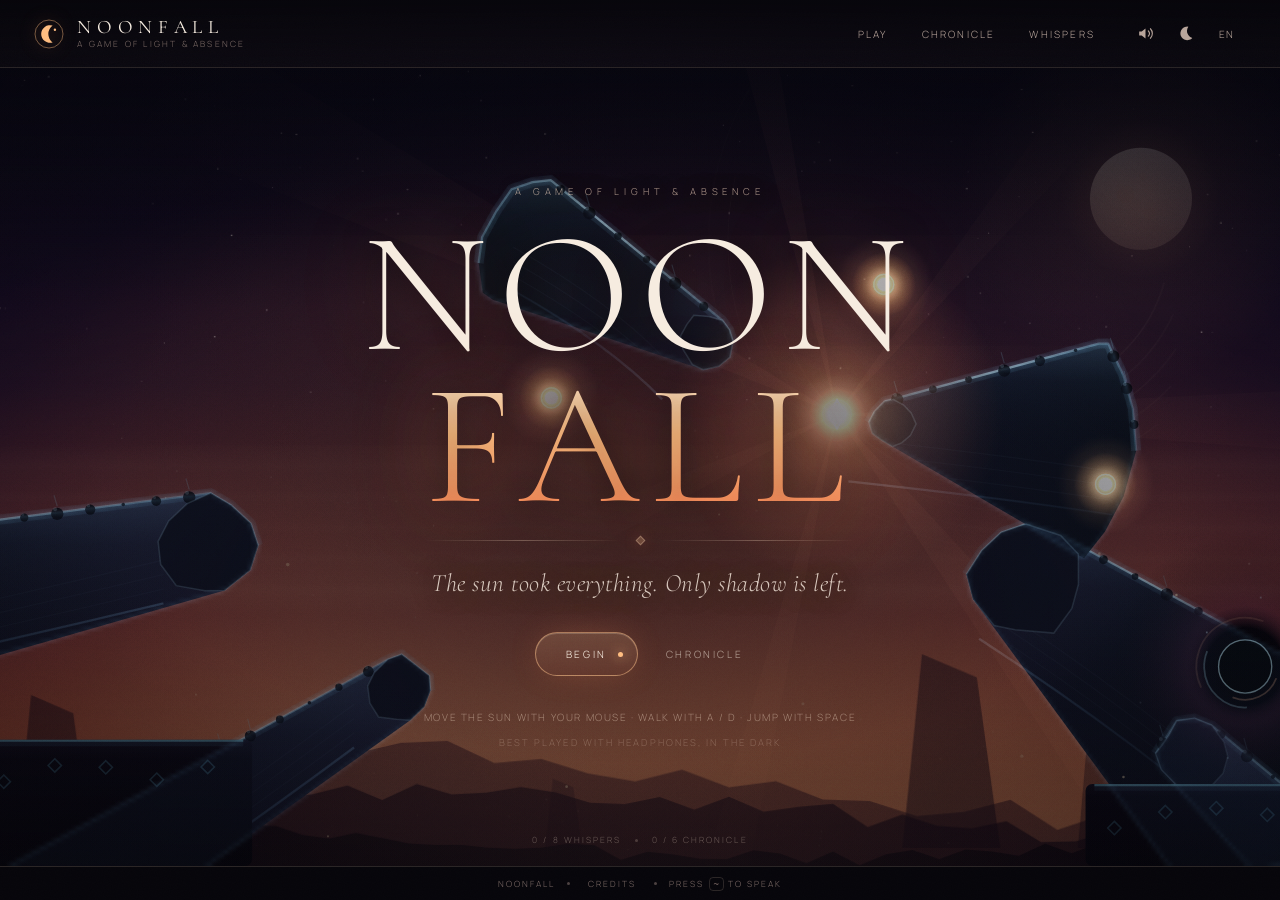
==== commit de734517: "Polish social preview, credits colophon, and source link" ====
--- a/index.html
+++ b/index.html
@@ -6,9 +6,16 @@
 <title>NOONFALL — a game of light &amp; absence</title>
 <meta name="description" content="NOONFALL is a hand-built browser game about a shade-creature who moves the sun. Where light falls, the world is erased. Walk on your own shadow. Find the whispers." />
 <meta name="theme-color" content="#07060c" />
-<meta property="og:title" content="NOONFALL — a game of light & absence" />
+<meta name="author" content="Ajeet Kushwaha" />
+<meta property="og:title" content="NOONFALL — a game of light &amp; absence" />
 <meta property="og:description" content="The sun took everything. Only shadow is left. A single-screen puzzle-platformer with a sun you can move." />
 <meta property="og:type" content="website" />
+<meta property="og:url" content="https://ajeet-iitk.github.io/noonfall/" />
+<meta property="og:image" content="https://ajeet-iitk.github.io/noonfall/assets/img/shot-title.jpg" />
+<meta name="twitter:card" content="summary_large_image" />
+<meta name="twitter:title" content="NOONFALL — a game of light &amp; absence" />
+<meta name="twitter:description" content="Move the sun. Walk on your own shadow. Find the whispers." />
+<meta name="twitter:image" content="https://ajeet-iitk.github.io/noonfall/assets/img/shot-title.jpg" />
 <link rel="icon" href="favicon.svg" type="image/svg+xml" />
 <link rel="apple-touch-icon" href="favicon.svg" />
 <link rel="preconnect" href="https://fonts.googleapis.com" />
@@ -208,6 +215,7 @@
           <div><span data-i18n="credits.fAssets">assets</span><b data-i18n="credits.vAssets">none — only code</b></div>
         </div>
         <p class="credit-dedication" data-i18n="credits.dedication">for anyone who ever felt safer in the shade</p>
+        <p class="credit-source"><a href="https://github.com/Ajeet-iitk/noonfall" target="_blank" rel="noopener">source · github ↗</a></p>
         <div class="credit-extra" id="credit-extra"></div>
       </div>
     </section>
--- a/assets/css/style.css
+++ b/assets/css/style.css
@@ -609,6 +609,14 @@
   margin:24px 0 0; font-family:var(--font-display); font-style:italic;
   font-size:14.5px; color:var(--muted);
 }
+.credit-source{ margin:18px 0 0; }
+.credit-source a{
+  font-size:8.5px; letter-spacing:.28em; text-transform:uppercase;
+  color:var(--faint); text-decoration:none;
+  border-bottom:1px solid transparent; padding-bottom:2px;
+  transition:color .3s, border-color .3s;
+}
+.credit-source a:hover{ color:var(--accent); border-color:var(--accent); }
 
 /* toasts */
 #toasts{
